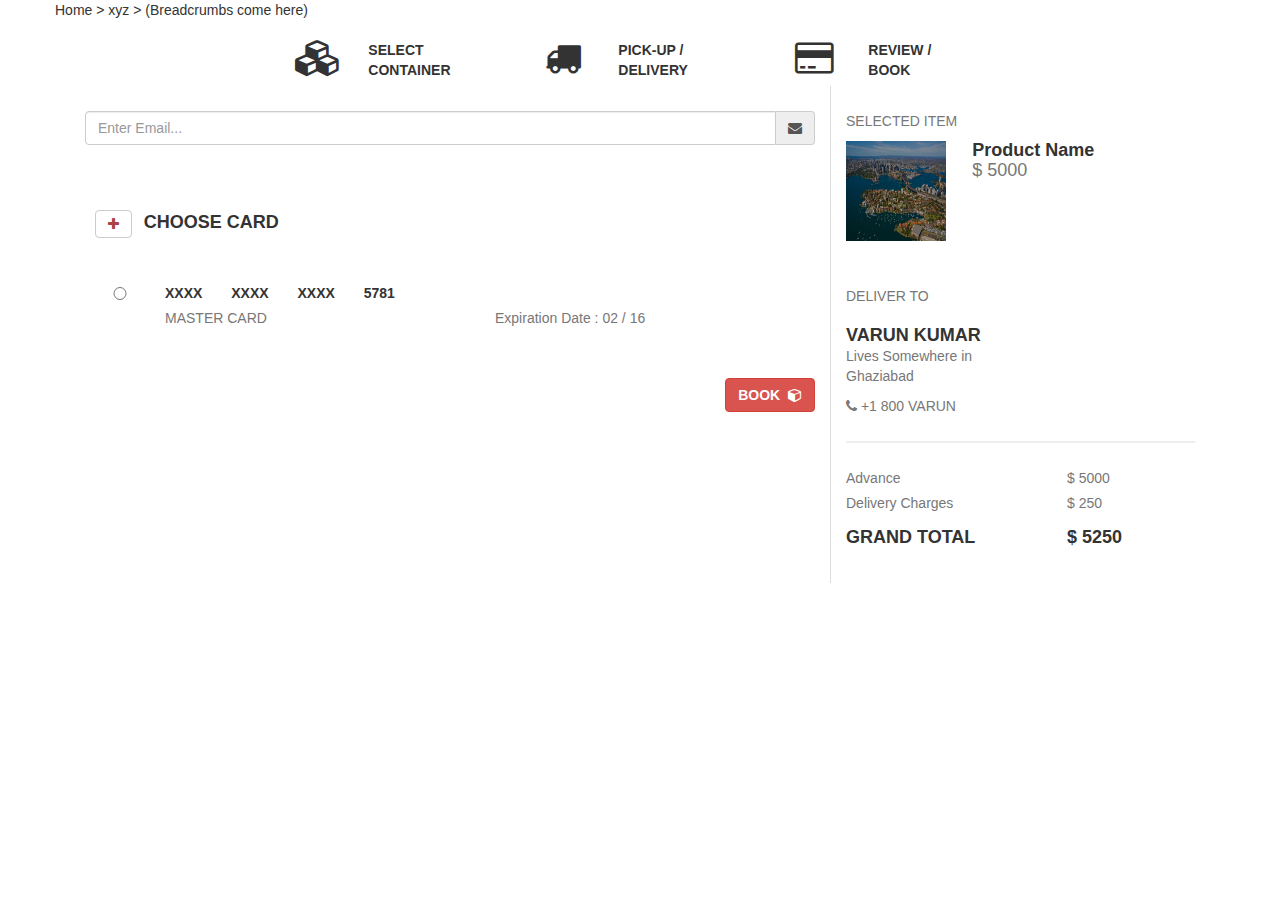
==== wizard.html @ a4faab26 "Primary Commit" ====
<html>
<head>
	<title>SINCLAIR TAB</title>
	<link rel="stylesheet" href="css/style.css">
	<link rel="stylesheet" href="http://netdna.bootstrapcdn.com/bootstrap/3.1.1/css/bootstrap.min.css">
	<link rel="stylesheet" href="http://netdna.bootstrapcdn.com/font-awesome/4.1.0/css/font-awesome.min.css">
  <style type="text/css">
  .no-height{
    -moz-transition: all .5s;
    -webkit-transition: all .5s;
    -o-transition: all .5s;
    -ms-transition: all .5s;
    transition: all .5s;
    height:0px;
    padding-left:20px;
    padding-right:20px;
    padding-top:0px !important;
    padding-bottom:0px !important;
  }
  .auto-height{
    -moz-transition: all .5s;
    -webkit-transition: all .5s;
    -o-transition: all .5s;
    -ms-transition: all .5s;
    transition: all .5s;
    padding-top:40px !important;
    padding-bottom:40px !important;
    height:auto !important;
  }
  .listing:nth-child(even){
    background: #eee;
  }
  .listing:nth-child(odd){
    background: #fff;
  }
  #form-delivery{
    overflow:hidden;
  }
  .pad-top-0{
    padding-top:0px;
  }
  .pad-top-5{
    padding-top:5px;
  }
  .pad-all-5{
    padding:5px;
  }
  .pad-all-15{
    padding:15px;
  }
  .pad-all-25{
    padding:25px;
  }
  .pad-left-25{
    padding-left:25px;
  }
  .pad-right-25{
    padding-right:25px;
  }
  .pad-top-25{
    padding-top:25px;
  }
  .pad-bottom-25{
    padding-bottom:25px;
  }
  .margin-top-25{
    margin-top:25px !important;
  }
  .margin-left-25{
    margin-left:25px;
  }
  .margin-right-25{
    margin-right:25px;
  }
  .overflow-hidden{
    overflow: hidden;
  }
  </style>
</head>

<body>
    
    <div class="container">
      <div class="row">
        Home > xyz > (Breadcrumbs come here)
      </div>

      <!-- Process Tags -->
      <div class="row">
        <div class="col-md-8 col-md-offset-2">
          <div class="col-md-4 col-sm-4 col-xs-4">
            <span class="col-md-4 h1"><i class="fa fa-cubes"></i></span>
            <span class="col-md-8 hidden-xs"><br><b>SELECT CONTAINER</b></span>
          </div>
          <div class="col-md-4 col-sm-4 col-xs-4">
            <span class="col-md-4 h1"><i class="fa fa-truck"></i></span>
            <span class="col-md-8 hidden-xs"><br><b>PICK-UP /<br> DELIVERY</b></span>
          </div>
          <div class="col-md-4 col-sm-4 col-xs-4">
            <span class="col-md-4 h1"><i class="fa fa-credit-card"></i></span>
            <span class="col-md-8 hidden-xs"><br><b>REVIEW / <br>BOOK</b></span>
          </div>
        </div>
      </div>
      <!-- Process Tag Ends -->

      <!-- The Main Slider Part - 1 -->
      <div id="slide1" class="hidden">
        <div class="row" style="padding-bottom:30px; padding-top:25px;">
          <span class="h1">30'</span><span class="h4">CONTAINER</span><br>
          <a href=""><span class="text-muted small">(Change)</span></a>
        </div>

        <!-- The Template Repeater for Listing -->
        <div class="row listing">
            <div class="col-md-2" style="padding:25px;"> 
              <img class="" src="img/address.jpg" style="width:150px; height:150px;">
            </div>
            <div class="col-md-8" style="padding:25px;">
              <span class="h2"> 
                Product Name
              </span><br>
              <span class="h2 price">
                <b>$5000</b>
              </span>
              <br><br>
              <p class="text-muted small">
                Lorem ipsum dolor sit amet, consectetur adipiscing elit. Sed vehicula ultricies sapien, ac imperdiet ligula rutrum ac. Cras eget erat mattis mi lacinia eleifend ac ac metus. Donec et augue a erat venenatis sodales id vitae sem. Quisque libero arcu, varius eget dui venenatis, varius cursus turpis. Mauris interdum molestie metus, nec vestibulum orci pulvinar eget. Proin sit amet 
              </p>
            </div>
            <div class="col-md-2" style="padding:25px;margin-top:60px;">
              <button type="submit" class="btn btn-danger btn-block" value="pick"><b>SELECT</b>&nbsp;&nbsp;<i class="fa fa-chevron-circle-right"></i></button>
            </div>
        </div>
      </div>
      <!-- Template Repeater Ends -->

      <!-- Main Slider Part - 1 ends -->


     


      <!-- Main Slider Part - 2 -->
      <div id="slide2" class="hidden">
        <div class="col-md-8" style="padding-top:25px;">
          <form>                    
          <!-- The Primary Options -->
          <div class="row">
            <div class="col-md-8 col-md-offset-2" style="padding-bottom:25px;">
                <div class="col-md-6">
                  <input type="radio" name="need" onclick="$('#date').focus();$('#form-delivery').removeClass('auto-height');">&nbsp;PICK-UP
                </div>
                <div class="col-md-6">
                  <input type="radio" name="need" onclick="$('#date').focus();$('#form-delivery').addClass('auto-height');">&nbsp;DELIVER
                </div>
                <div class="input-group pad-top-5">
                  <input type="text" class="form-control" value="" placeholder="Enter Date..." id="date">
                  <span class="input-group-addon"><i class="fa fa-calendar"></i></span>
                </div>
            </div>
          </div>
          <!-- Primary Options End -->

          <!-- Delivery Address -->
          <div class="row no-height pad-all-25" id="form-delivery">
            <span class="h4"><b>DELIVERY ADDRESS</b></span><br><br>

            <!-- Form Fill New -->
            <div id="addr-fill" class="hidden">
              <div class="row pad-top-5">
                <div class="col-md-2">
                  <label class="h4 hidden-xs hidden-sm">Name</label>
                </div>
                <div class="col-md-10">
                  <div class="input-group">
                    <input type="text" class="form-control" placeholder="Enter Name...">
                    <span class="input-group-addon"><i class="fa fa-user"></i></span>
                  </div>
                </div>
              </div>

              <div class="row pad-top-5">
                <div class="col-md-2">
                  <label class="h4 hidden-xs hidden-sm">Address</label>
                </div>
                <div class="col-md-10">
                  <div class="input-group">
                    <textarea name="" class="form-control" placeholder="Enter Address..." rows="2" style="resize:none;"></textarea>
                    <span class="input-group-addon"><i class="fa fa-map-marker"></i></span>
                  </div>
                </div>
              </div>

              <div class="row pad-top-5">
                <div class="col-md-2">
                  <label class="h4 hidden-xs hidden-sm">ZIP</label>
                </div>
                <div class="col-md-10">
                  <div class="input-group">
                    <input type="text" class="form-control" placeholder="Enter ZIP-Code...">
                    <span class="input-group-addon"><i class="fa fa-crosshairs"></i></span>
                  </div>
                </div>
              </div>

              <div class="row pad-top-5">
                <div class="col-md-2">
                  <label class="h4 hidden-xs hidden-sm">Phone</label>
                </div>
                <div class="col-md-10">
                  <div class="input-group">
                    <input type="text" class="form-control" placeholder="Enter Phone Number...">
                    <span class="input-group-addon"><i class="fa fa-phone"></i></span>
                  </div>
                </div>
              </div>
            </div>
          <!-- Form Fill New Ends -->

          <!-- Choose Address -->
            <div class="col-md-6 pad-all-5">
              <div class="pad-all-15" style="background:#fff; box-shadow:0 0 3px rgba(0,0,0,.3); height:140px;">
                <span class="h4"><b>VARUN KUMAR</b><br></span>
                <p class="addr-view text-muted">
                  Lives Somewhere in<br>
                  Ghaziabad
                </p><br>
                <span class="phone-number"><i class="fa fa-phone"></i>&nbsp;+1 800 VARUN</span>
                <span class="small text-muted" style="position:absolute; bottom:10px; right:15px;">(Click to Select)</span>
              </div>  
            </div>

          <!-- Choose Address Ends here -->
          </div>
          <!-- Delivery Address Ends -->
          <button type="submit" class="btn btn-danger pull-right"><b>CONTINUE</b>&nbsp;&nbsp;<i class="fa fa-chevron-circle-right"></i></button> 

        </form>
        </div>
        <div class="col-md-4" style="border-left:1px solid #ddd; padding-top:25px; padding-bottom:25px;">
          <span class="text-muted" style="">SELECTED ITEM</span><br>
          <div class="row" style="padding-top:10px;">
            <div class="col-md-4 col-sm-5 col-xs-5">
              <img class="" src="img/address.jpg" style="width:100px; height:100px;">
            </div>
            <div class="col-md-8 col-sm-7 col-xs-7">
              <span class="h4"> 
                <b>Product Name</b>
              </span><br>
              <span class="h4 price text-muted">
                $ 5000
              </span>
            </div>
          </div>

          <div class="" style="padding-top:20px; padding-bottom:20px; margin-top:20px;">
            <span class="text-muted small">Estimated Delivery</span><br>
            <span class="h4">March 21, <b>2015</b></span><br><br>
            <span class="text-muted small">Grand Total</span><br>
            <span class="h4"><b>$ 5000</b></span><br><br>
          </div>

          <div class="hidden-sm hidden-xs" style="padding:20px; border: 2px dashed #ddd;">
            <span class="h4"><b>HELP SECTION</b></span><br><br>
            <p class="text-muted">
              Lorem ipsum dolor sit amet, consectetur adipiscing elit. Sed vehicula ultricies sapien, ac imperdiet ligula rutrum ac. Cras eget erat mattis mi lacinia eleifend ac ac metus. Donec et augue a erat venenatis sodales id vitae sem.
            </p>
          </div>
        </div>

      </div>
      <!-- Main Slider Part - 2 Ends -->



      <!-- Main Slider Part - 3 -->
      <div id="slide3" class="">
        <div class="col-md-8">
          <form>
            <div class="input-group margin-top-25">
              <input type="text" class="form-control" placeholder="Enter Email...">
              <span class="input-group-addon"><i class="fa fa-envelope"></i></span>
            </div>

            <!-- CARD ENTRY -->
            <div class="row pad-all-25 pad-top-0" id="form-delivery">
              <br><br>
              <div id="choose-card" class="overflow-hidden">
                <button type="button" class="btn btn-default" onclick="$('#payment-fill').addClass('auto-height');$('#previous-cards').addClass('no-height');$('#choose-card').addClass('no-height');$('#add-card').removeClass('no-height');"><i class="fa fa-plus text-danger"></i></button>&nbsp;&nbsp;
                <span class="h4"><b>CHOOSE CARD</b></span><br><br>
              </div>

              <div id="add-card" class="overflow-hidden no-height">
                <button type="button" class="btn btn-default" onclick="$('#payment-fill').removeClass('auto-height');$('#previous-cards').removeClass('no-height');$('#add-card').addClass('no-height');$('#choose-card').removeClass('no-height');"><i class="fa fa-th-large text-danger"></i></button>&nbsp;&nbsp;
                <span class="h4"><b>ADD CARD</b></span><br><br>
              </div>


              <!-- Form Fill New -->
              <div id="payment-fill" class="no-height overflow-hidden">
                <div class="row pad-top-5">
                  <div class="col-md-4">
                    <label class="h4 hidden-xs hidden-sm">Cardholder Name <span class="text-danger"><b>*</b></span></label>
                  </div>
                  <div class="col-md-8">
                    <input type="text" class="form-control" placeholder="Enter Name...">
                  </div>
                </div>

                <div class="row pad-top-5">
                  <div class="col-md-4">
                    <label class="h4 hidden-xs hidden-sm">Card Number <span class="text-danger"><b>*</b></span></label>
                  </div>
                  <div class="col-md-8">
                    <input type="text" class="form-control" maxlength="16" placeholder="Enter Card Number...">
                  </div>
                </div>

                <div class="row pad-top-5">
                  <div class="col-md-4">
                    <label class="h4 hidden-xs hidden-sm">Expiration Date <span class="text-danger"><b>*</b></span></label>
                  </div>
                  <div class="col-md-8">
                    <input type="text" class="form-control col-md-4" maxlength="2" placeholder="MM" style="width:50px;">
                    <input type="text" class="form-control col-md-8 margin-left-25" maxlength="4" placeholder="YYYY" style="width:70px;">
                  </div>
                </div>

                <div class="row pad-top-5">
                  <div class="col-md-4">
                    <label class="h4 hidden-xs hidden-sm">CVV2 <span class="text-danger"><b>*</b></span></label>
                  </div>
                  <div class="col-md-8">
                    <input type="text" class="form-control" placeholder="Enter CVV2...">
                  </div>
                </div>

                <div class="row pad-top-5">
                  <div class="col-md-4">
                    <label class="h4 hidden-xs hidden-sm">Billing Address <span class="text-danger"><b>*</b></span></label>
                  </div>
                  <div class="col-md-8">
                    <div class="checkbox">
                      <input type="checkbox" checked>&nbsp;Use the Shipping Address.  
                    </div>
                  </div>
                </div>
              </div>
            <!-- Form Fill New Ends -->

            <!-- Previously Added Cards -->
              <div id="previous-cards" class="overflow-hidden">
                <div class="row pad-all-25 listing">
                  <div class="row">
                    <input type="radio" name="card-option" class="col-md-1 text-center">
                    <div class="col-md-11">
                      <div class="row">
                        <div class="col-md-12">
                          <label class="pad-right-25">XXXX</label>
                          <label class="pad-right-25">XXXX</label>
                          <label class="pad-right-25">XXXX</label>
                          <label class="pad-right-25">5781</label>
                        </div>
                      </div>
                      <div class="row">
                        <span class="col-md-6 text-muted">MASTER CARD</span>
                        <span class="col-md-6 text-muted">Expiration Date : <span>02</span> / <span>16</span></span>
                      </div>
                    </div>

                  </div>
                </div>
              </div>

            <!-- Previously Added Cards End -->

            
            </div>
            <!-- CARD ENTRY Ends -->

            <button type="submit" class="btn btn-danger pull-right"><b>BOOK</b>&nbsp;&nbsp;<i class="fa fa-cube"></i></button> 
          </form>
        </div>

        <div class="col-md-4" style="border-left:1px solid #ddd; padding-top:25px; padding-bottom:25px;">
          <span class="text-muted" style="">SELECTED ITEM</span><br>
          <div class="row" style="padding-top:10px;">
            <div class="col-md-4 col-sm-5 col-xs-5">
              <img class="" src="img/address.jpg" style="width:100px; height:100px;">
            </div>
            <div class="col-md-8 col-sm-7 col-xs-7">
              <span class="h4"> 
                <b>Product Name</b>
              </span><br>
              <span class="h4 price text-muted">
                $ 5000
              </span>
            </div>
          </div>

          <div class="margin-top-25">
            <br><span class="text-muted">DELIVER TO</span><br><br>
            <span class="h4"><b>VARUN KUMAR</b></span><br>
            <p class="text-muted">
              Lives Somewhere in<br>
              Ghaziabad
            </p>
            <span class="text-muted"><i class="fa fa-phone"></i>&nbsp;+1 800 VARUN</span>
          </div>

          <div id="financials" class="margin-top-25 pad-top-25" style="border-top:2px solid #eee;">
            <div class="row text-muted">
              <div class="col-md-7">
                <span>Advance</span>
              </div>
              <div class="col-md-5">
                <span>$ 5000</span>
              </div>
            </div>

            <div class="row pad-top-5 text-muted">
              <div class="col-md-7">
                <span>Delivery Charges</span>
              </div>
              <div class="col-md-5">
                <span>$ 250</span>
              </div>
            </div>

            <div class="row pad-top-5 h4" style="">
              <b>
                <div class="col-md-7">
                  <span>GRAND TOTAL</span>
                </div>
                <div class="col-md-5">
                  <span>$ 5250</span>
                </div>
              </b>
            </div>
          </div>
          
        </div>

      </div>

      <!-- Main Slider Part - 3 Ends -->
    </div>

		<script src="http://ajax.googleapis.com/ajax/libs/jquery/1.11.1/jquery.min.js"></script>
</body>
</html>
---- css/style.css ----
/* Custom CSS - Sinclair
Designed by - Tanmay Saxena 
version 1.0*/
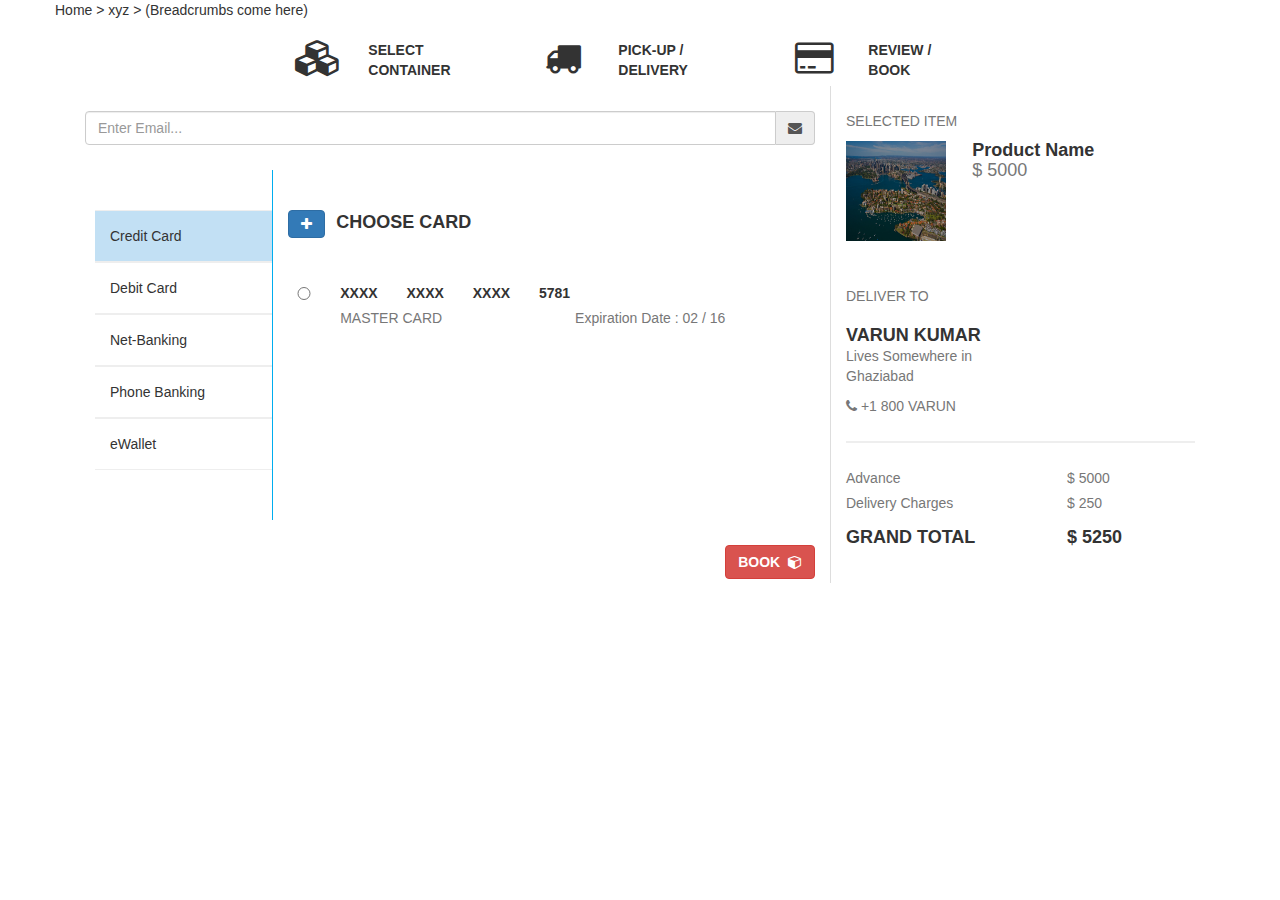
==== commit 01e94acc: "Working on getting the Basic Design of the Payment Page Right. Will need to clean out some more of t" ====
--- a/wizard.html
+++ b/wizard.html
@@ -36,6 +36,9 @@
   #form-delivery{
     overflow:hidden;
   }
+  .pad-all-0{
+    padding:0px;
+  }
   .pad-top-0{
     padding-top:0px;
   }
@@ -74,6 +77,26 @@
   }
   .overflow-hidden{
     overflow: hidden;
+  }
+  ul{
+    margin-top:40px;
+    list-style: none;
+    width:100%;
+  }
+  ul > li{
+    list-style: none;
+    padding:15px;
+    width:100%;
+    border-top:1px solid #eee;
+    border-bottom:1px solid #eee;
+  }
+  ul > li:hover{
+    background: #00adef;
+    cursor:pointer;
+    color:white;
+  }
+  .active-card-type{
+    background:rgba(52, 152, 219,0.3);
   }
   </style>
 </head>
@@ -277,110 +300,124 @@
       <!-- Main Slider Part - 3 -->
       <div id="slide3" class="">
         <div class="col-md-8">
-          <form>
-            <div class="input-group margin-top-25">
-              <input type="text" class="form-control" placeholder="Enter Email...">
-              <span class="input-group-addon"><i class="fa fa-envelope"></i></span>
-            </div>
-
-            <!-- CARD ENTRY -->
-            <div class="row pad-all-25 pad-top-0" id="form-delivery">
-              <br><br>
-              <div id="choose-card" class="overflow-hidden">
-                <button type="button" class="btn btn-default" onclick="$('#payment-fill').addClass('auto-height');$('#previous-cards').addClass('no-height');$('#choose-card').addClass('no-height');$('#add-card').removeClass('no-height');"><i class="fa fa-plus text-danger"></i></button>&nbsp;&nbsp;
-                <span class="h4"><b>CHOOSE CARD</b></span><br><br>
-              </div>
-
-              <div id="add-card" class="overflow-hidden no-height">
-                <button type="button" class="btn btn-default" onclick="$('#payment-fill').removeClass('auto-height');$('#previous-cards').removeClass('no-height');$('#add-card').addClass('no-height');$('#choose-card').removeClass('no-height');"><i class="fa fa-th-large text-danger"></i></button>&nbsp;&nbsp;
-                <span class="h4"><b>ADD CARD</b></span><br><br>
-              </div>
-
-
-              <!-- Form Fill New -->
-              <div id="payment-fill" class="no-height overflow-hidden">
-                <div class="row pad-top-5">
-                  <div class="col-md-4">
-                    <label class="h4 hidden-xs hidden-sm">Cardholder Name <span class="text-danger"><b>*</b></span></label>
-                  </div>
-                  <div class="col-md-8">
-                    <input type="text" class="form-control" placeholder="Enter Name...">
-                  </div>
-                </div>
-
-                <div class="row pad-top-5">
-                  <div class="col-md-4">
-                    <label class="h4 hidden-xs hidden-sm">Card Number <span class="text-danger"><b>*</b></span></label>
-                  </div>
-                  <div class="col-md-8">
-                    <input type="text" class="form-control" maxlength="16" placeholder="Enter Card Number...">
-                  </div>
-                </div>
-
-                <div class="row pad-top-5">
-                  <div class="col-md-4">
-                    <label class="h4 hidden-xs hidden-sm">Expiration Date <span class="text-danger"><b>*</b></span></label>
-                  </div>
-                  <div class="col-md-8">
-                    <input type="text" class="form-control col-md-4" maxlength="2" placeholder="MM" style="width:50px;">
-                    <input type="text" class="form-control col-md-8 margin-left-25" maxlength="4" placeholder="YYYY" style="width:70px;">
-                  </div>
-                </div>
-
-                <div class="row pad-top-5">
-                  <div class="col-md-4">
-                    <label class="h4 hidden-xs hidden-sm">CVV2 <span class="text-danger"><b>*</b></span></label>
-                  </div>
-                  <div class="col-md-8">
-                    <input type="text" class="form-control" placeholder="Enter CVV2...">
-                  </div>
-                </div>
-
-                <div class="row pad-top-5">
-                  <div class="col-md-4">
-                    <label class="h4 hidden-xs hidden-sm">Billing Address <span class="text-danger"><b>*</b></span></label>
-                  </div>
-                  <div class="col-md-8">
-                    <div class="checkbox">
-                      <input type="checkbox" checked>&nbsp;Use the Shipping Address.  
-                    </div>
-                  </div>
-                </div>
-              </div>
-            <!-- Form Fill New Ends -->
-
-            <!-- Previously Added Cards -->
-              <div id="previous-cards" class="overflow-hidden">
-                <div class="row pad-all-25 listing">
-                  <div class="row">
-                    <input type="radio" name="card-option" class="col-md-1 text-center">
-                    <div class="col-md-11">
-                      <div class="row">
-                        <div class="col-md-12">
-                          <label class="pad-right-25">XXXX</label>
-                          <label class="pad-right-25">XXXX</label>
-                          <label class="pad-right-25">XXXX</label>
-                          <label class="pad-right-25">5781</label>
+            <form>
+              <div class="input-group margin-top-25">
+                <input type="text" class="form-control" placeholder="Enter Email...">
+                <span class="input-group-addon"><i class="fa fa-envelope"></i></span>
+              </div>
+              
+              <!-- CARD ENTRY -->
+              <div class="row pad-all-25 pad-top-0" id="form-delivery">
+              <div class="col-md-3 pad-all-0" style="border-right:1px solid #00adef; padding-bottom:40px;">
+                <ul class="pad-all-0">
+                  <li class="active-card-type">Credit Card</li>
+                  <li>Debit Card</li>
+                  <li>Net-Banking</li>
+                  <li>Phone Banking</li>
+                  <li>eWallet</li>
+                </ul>
+              </div>
+
+              <div class="col-md-9" style="">
+                <br><br>
+                <div id="choose-card" class="overflow-hidden">
+                  <button type="button" class="btn btn-primary" onclick="$('#payment-fill').addClass('auto-height');$('#previous-cards').addClass('no-height');$('#choose-card').addClass('no-height');$('#add-card').removeClass('no-height');"><i class="fa fa-plus text-white"></i></button>&nbsp;&nbsp;
+                  <span class="h4"><b>CHOOSE CARD</b></span><br><br>
+                </div>
+
+                <div id="add-card" class="overflow-hidden no-height">
+                  <button type="button" class="btn btn-primary" onclick="$('#payment-fill').removeClass('auto-height');$('#previous-cards').removeClass('no-height');$('#add-card').addClass('no-height');$('#choose-card').removeClass('no-height');"><i class="fa fa-th-large text-white"></i></button>&nbsp;&nbsp;
+                  <span class="h4"><b>ADD CARD</b></span><br><br>
+                </div>
+
+
+                <!-- Form Fill New -->
+                <div id="payment-fill" class="no-height overflow-hidden">
+                  <div class="row pad-top-5">
+                    <div class="col-md-5">
+                      <label class="hidden-xs hidden-sm">Cardholder Name <span class="text-danger"><b>*</b></span></label>
+                    </div>
+                    <div class="col-md-7">
+                      <!-- Add the Name of the User from the Account Details -->
+                      <span class="text-left name_user">Varun Kumar&nbsp;&nbsp;<button type="button" class="btn btn-primary btn-xs" onclick="$('#name_entry').removeClass('hidden');$('.name_user').addClass('hidden');">Change</button></span>
+                      <input type="text" class="form-control hidden" placeholder="Enter Name..." id="name_entry">
+                    </div>
+                  </div>
+
+                  <div class="row pad-top-5">
+                    <div class="col-md-5">
+                      <label class="hidden-xs hidden-sm">Card Number <span class="text-danger"><b>*</b></span></label>
+                    </div>
+                    <div class="col-md-7">
+                      <input type="text" class="form-control" maxlength="16" placeholder="Enter Card Number...">
+                    </div>
+                  </div>
+
+                  <div class="row pad-top-5">
+                    <div class="col-md-5">
+                      <label class="hidden-xs hidden-sm">Expiration Date <span class="text-danger"><b>*</b></span></label>
+                    </div>
+                    <div class="col-md-7">
+                      <input type="text" class="form-control col-md-4" maxlength="2" placeholder="MM" style="width:50px;">
+                      <input type="text" class="form-control col-md-8 margin-left-25" maxlength="4" placeholder="YYYY" style="width:70px;">
+                    </div>
+                  </div>
+
+                  <div class="row pad-top-5">
+                    <div class="col-md-5">
+                      <label class="hidden-xs hidden-sm">CVV2 <span class="text-danger"><b>*</b></span></label>
+                    </div>
+                    <div class="col-md-7">
+                      <input type="text" class="form-control" maxlength="4" placeholder="CVV2" style="width:70px;">
+                    </div>
+                  </div>
+
+                  <div class="row pad-top-5">
+                    <div class="col-md-5">
+                      <label class="hidden-xs hidden-sm">Billing Address <span class="text-danger"><b>*</b></span></label>
+                    </div>
+                    <div class="col-md-7">
+                      <div class="checkbox">
+                        <input type="checkbox" checked>&nbsp;Use the Shipping Address.  
+                      </div>
+                    </div>
+                  </div>
+                </div>
+              <!-- Form Fill New Ends -->
+
+              <!-- Previously Added Cards -->
+                <div id="previous-cards" class="overflow-hidden">
+                  <div class="row pad-all-25 listing">
+                    <div class="row">
+                      <input type="radio" name="card-option" class="col-md-1 text-center">
+                      <div class="col-md-11">
+                        <div class="row">
+                          <div class="col-md-12">
+                            <label class="pad-right-25">XXXX</label>
+                            <label class="pad-right-25">XXXX</label>
+                            <label class="pad-right-25">XXXX</label>
+                            <label class="pad-right-25">5781</label>
+                          </div>
+                        </div>
+                        <div class="row">
+                          <span class="col-md-6 text-muted">MASTER CARD</span>
+                          <span class="col-md-6 text-muted">Expiration Date : <span>02</span> / <span>16</span></span>
                         </div>
                       </div>
-                      <div class="row">
-                        <span class="col-md-6 text-muted">MASTER CARD</span>
-                        <span class="col-md-6 text-muted">Expiration Date : <span>02</span> / <span>16</span></span>
-                      </div>
-                    </div>
-
-                  </div>
-                </div>
-              </div>
-
-            <!-- Previously Added Cards End -->
-
-            
-            </div>
-            <!-- CARD ENTRY Ends -->
-
-            <button type="submit" class="btn btn-danger pull-right"><b>BOOK</b>&nbsp;&nbsp;<i class="fa fa-cube"></i></button> 
-          </form>
+
+                    </div>
+                  </div>
+                </div>
+
+              <!-- Previously Added Cards End -->
+
+              
+              </div>
+              <!-- CARD ENTRY Ends -->
+              </div>
+
+              <button type="submit" class="btn btn-danger pull-right"><b>BOOK</b>&nbsp;&nbsp;<i class="fa fa-cube"></i></button> 
+            </form>
         </div>
 
         <div class="col-md-4" style="border-left:1px solid #ddd; padding-top:25px; padding-bottom:25px;">
